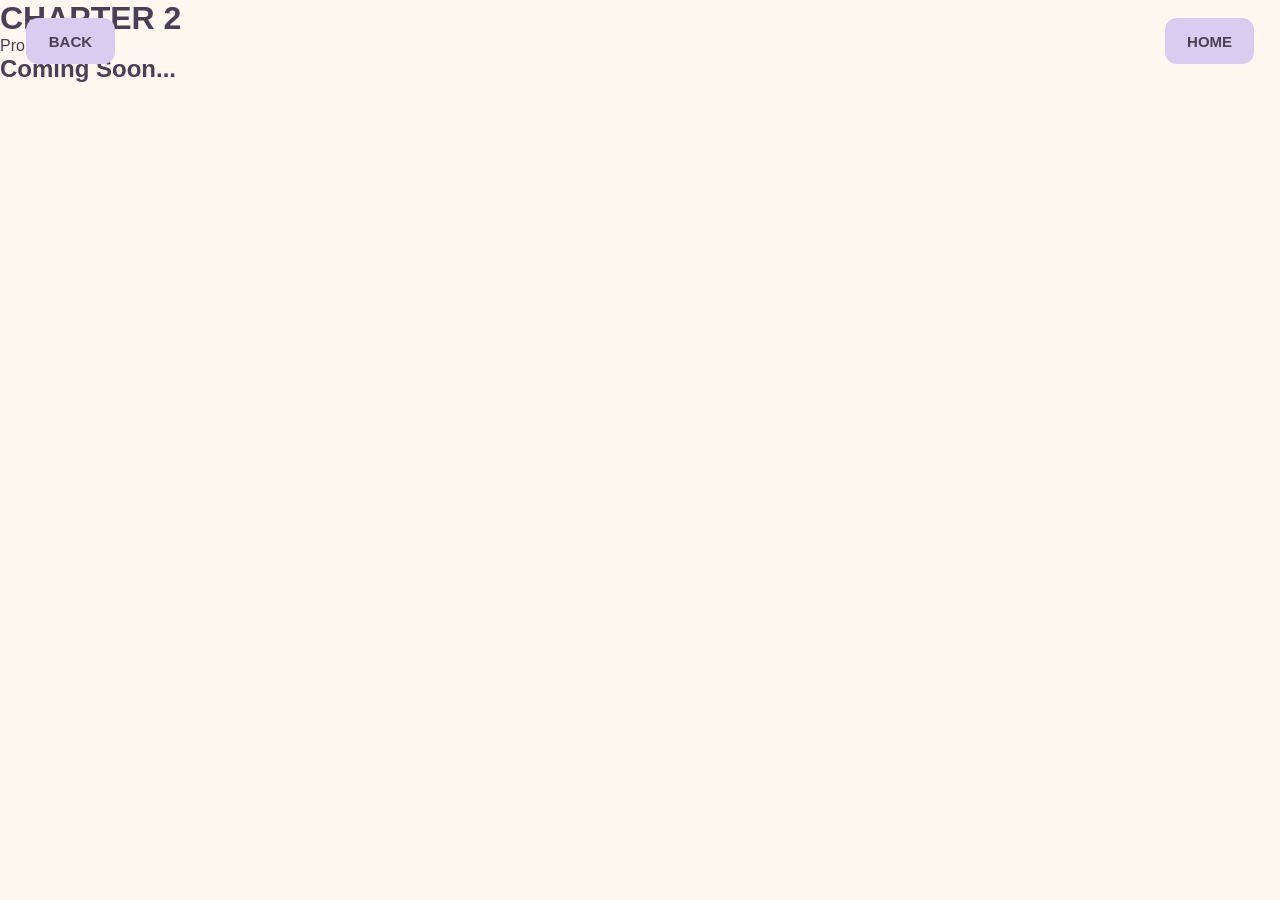
==== chap1.html @ 4147e31c "Witch Math" ====
<!DOCTYPE html>
<html lang="th">
<head>
    <meta charset="UTF-8">
    <meta name="viewport" content="width=device-width, initial-scale=1.0">
    <title>Island 2</title>

    <link rel="stylesheet" href="style.css">
</head>

<body>

    <!-- ปุ่ม back -->
    <button class="back-button" onclick="goBack()"> 
        BACK 
    </button>

    <!-- ปุ่ม Home -->
    <button class="home-button" onclick="goHome()">
        HOME
    </button>

    <div class="chap2-page">

        <h1>CHAPTER 2</h1>

        <p>Propotion</p>

        <h2>Coming Soon...</h2>

    </div>

    <script src="script.js"></script>

</body>
</html>
---- style.css ----
/* =========================================================
   RATIO WITCH
   RESPONSIVE DESIGN SYSTEM

   Mobile  : 390 × 844
   Tablet  : 1024 × 768
   Computer: 1440 × 900
 */


* {
    box-sizing: border-box;
    margin: 0;
    padding: 0;
}

html,
body {
    width: 100%;
    min-height: 100%;
}

body {
    font-family: Arial, sans-serif;
    background-color: #FFF8F0;
    color: #4B3F55;

    min-height: 100dvh;
    overflow-x: hidden;
}



/*  HOME PAGE */

.home-container {

    width: 100%;

    min-height: 100dvh;

    margin: 0 auto;

    display: flex;

    flex-direction: column;

    justify-content: center;

    align-items: center;

    text-align: center;

    padding:
        clamp(60px, 10vh, 100px)
        clamp(15px, 5vw, 60px)
        40px;

    overflow: hidden;
}


/* คำอธิบาย */

.game-container {
    min-height: 100vh;
    display: flex;
    flex-direction: column;
    align-items: center;
    justify-content: center;
    text-align: center;
}

.ghost-container {
    display: flex;
    justify-content: center;
    width: 100%;
}

.ghost {
    width: clamp(70px, 15vw, 200px);
    height: auto;
    margin-bottom: 30px;
}

/* PLAY BUTTON */

.play-button {
    width: clamp(140px, 16vw, 220px);
    min-height: clamp(50px, 5vw, 70px);

    padding: 10px 20px;

    font-size: clamp(18px, 2vw, 26px);
    font-weight: bold;

    border: none;
    border-radius: clamp(12px, 1.5vw, 20px);

    background-color: #D8CCF0;
    color: #4B3F55;

    cursor: pointer;
    transition: transform 0.2s ease;
    margin-top: 30px;
}

.play-button:hover {
    transform: scale(1.05);
}


/* name page */

.name-page {
    width: 100%;
    min-height: 100dvh;
    display: flex;
    flex-direction: column;
    justify-content: center;
    align-items: center;

    text-align: center;
    padding:
        clamp(70px, 10vh, 100px)
        20px
        30px;
    overflow: hidden;

}

.hat-container {
    width: 100%;
    display: flex;
    justify-content: center;
    align-items: center;
}

.hat {
    display: block;
    width: clamp(90px, 15vw, 180px);
    height: auto;
    object-fit: contain;
    margin-bottom: clamp(20px, 4vh, 40px);
}

.name-page .page-container {
    width: 100%;
    min-height: auto;
    margin: 0;
    padding: 0;
    display: flex;
    flex-direction: column;
    justify-content: center;
    align-items: center;
    text-align: center;
}

.name-page .page-container h1 {
    font-size: clamp(28px, 4.5vw, 58px);
    line-height: 1.1;
    letter-spacing: clamp(1px, 0.2vw, 4px);
    margin: 0 0 clamp(20px, 4vh, 35px);
}

/* INPUT USERNAME */

#playerName {
    width: min(80vw, 350px);
    min-height: clamp(42px, 5vw, 55px);
    padding:
        clamp(10px, 1.5vw, 15px)
        clamp(12px, 2vw, 18px);
    font-size: clamp(15px, 1.7vw, 20px);
    border: 2px solid #D8CCF0;
    border-radius: clamp(8px, 1vw, 12px);
    outline: none;
    margin: 0;
    color: #4B3F55;
    background-color: #FFFFFF;
}

#playerName:focus {
    border-color: #A995D5;
}

/* enter button */

.enter-button {
    display: block;
    width: clamp(110px, 14vw, 170px);
    min-height: clamp(42px, 5vw, 58px);
    margin-top: clamp(20px, 3vh, 30px);
    padding: 8px 20px;
    font-size: clamp(16px, 1.7vw, 22px);
    font-weight: bold;
    border: none;
    border-radius: clamp(8px, 1vw, 12px);
    background-color: #D8CCF0;
    color: #4B3F55;
    cursor: pointer;
    transition: transform 0.2s ease;
}

.enter-button:hover {
    transform: scale(1.05);
}


/* home button */

.home-button,
.back-button {
    position: fixed;
    top: clamp(12px, 2vh, 22px);
    width: clamp(60px, 7vw, 100px);
    min-height: clamp(32px, 4vw, 46px);
    padding: 6px 10px;
    border: none;
    border-radius: clamp(8px, 1vw, 12px);
    background-color: #D8CCF0;
    color: #4B3F55;
    font-size: clamp(10px, 1.2vw, 15px);
    font-weight: bold;
    cursor: pointer;
    z-index: 100;
    transition: transform 0.2s ease;
}

.home-button {
    right: clamp(10px, 2vw, 30px);
}


.back-button {
    left: clamp(10px, 2vw, 30px);
}


.home-button:hover,
.back-button:hover {
    transform: scale(1.05);
}

.menu-page {
    width: 100%;
    min-height: 100dvh;
    display: flex;
    flex-direction: column;
    align-items: center;
    text-align: center;
    padding: clamp(90px, 11vh, 120px)
             clamp(15px, 4vw, 50px)
             30px;
    overflow-x: hidden;
}


/*  menu title */

.menu-title {
    font-size: clamp(28px, 4.5vw, 58px);
    line-height: 1.1;
    letter-spacing: clamp(1px, 0.2vw, 4px);
    margin: 0 0 clamp(8px, 1.5vh, 15px);
}


/* POTION CONTAINER: */

.menu-container {
     width: 100%;
    max-width: 1100px;
    display: flex;
    justify-content: center;
    align-items: flex-start;
    gap: clamp(10px, 5vw, 70px);
    margin-top: clamp(20px, 4vh, 40px);
    /* สำคัญ: ให้ 3 ขวดอยู่แถวเดียว */
    flex-wrap: wrap;
}


/* POTION ITEM */

.potion-item {
   width: 100%;
    max-width: 220px;
    flex: 1 1 0;
    min-width: 0;
    text-align: center;
}

.potion-button {
    width: 100%;
    aspect-ratio: 0.82;
    padding: 0;
    border: none;
    outline: none;
    background: transparent;
    cursor: pointer;
    display: flex;
    justify-content: center;
    align-items: center;
    transition:
        transform 0.2s ease;
}

.potion-button img {
    width: 90%;
    height: 90%;
    object-fit: contain;
    display: block;
    border: none;
    outline: none;
    box-shadow: none;
}

.potion-button:hover {
    transform:
        translateY(-10px)
        scale(1.05);
}

.potion-button:active {
    transform:
        translateY(-5px)
        scale(0.98);
}

/* POTION TEXT */

.potion-item h2 {
    font-size: clamp(11px, 1.7vw, 22px);
    line-height: 1.2;
    margin-top: clamp(5px, 1.2vw, 15px);
    margin-bottom: clamp(3px, 0.5vw, 7px);
}



.potion-item p {
    font-size: clamp(10px, 1.4vw, 18px);
    line-height: 1.2;
    font-weight: bold;
    margin: 0;
}


/* MOBILE
   Design Reference: 390 × 844 */

@media (max-width: 767px) {
    .home-container {
        padding:
            60px
            15px
            30px;
    }

    .ghost {
        width: 120px;
        margin-bottom: 30px;
    }


    .play-button {
        width: 160px;
        min-height: 50px;
        font-size: 18px;
        border-radius: 14px;
    }

    .name-page {
        padding-top: 70px;
        padding-left: 15px;
        padding-right: 15px;
    }


    .hat {
        width: 120px;
        margin-bottom: 25px;
    }


    .name-page .page-container h1 {
        font-size: clamp(25px, 8vw, 38px);
        margin-bottom: 22px;
    }}


    #playerName {
        width: min(80vw, 320px);
        min-height: 45px;
        font-size: 16px;
    }


    .enter-button {
        width: 120px;
        min-height: 45px;
        font-size: 16px;
        margin-top: 20px;
    }

    .menu-page {
        padding-top: 85px;
        padding-left: 8px;
        padding-right: 8px;
    }

    .menu-title {
        font-size: clamp(25px, 8vw, 38px);
    }

    .menu-container {
        gap: 3px;

        margin-top: 20px;
    }

    .potion-item {
        max-width: 110px;
    }

    .potion-button {
        width: 100%;
        aspect-ratio: 0.82;
    }

    .potion-button img {
        width: 90%;
        height: 90%;
    }

    .potion-item h2 {
        font-size: clamp(9px, 3vw, 15px);
        margin-top: 7px;
    }

    .potion-item p {
        font-size: clamp(8px, 2.7vw, 13px);
    }


/* TABLET
   Design Reference: 1024 × 768 */

@media (min-width: 768px) and (max-width: 1199px) {

    .home-container {
        padding:
            70px
            30px
            30px;
    }


    .ghost {
        width: 140px;
        margin-bottom: 35px;
    }


    .play-button {
        width: 180px;
        min-height: 55px;
        font-size: 20px;
    }

    .hat {
        width: 140px;
        margin-bottom: 30px;
    }


    .name-page .page-container h1 {
        font-size: 48px;
    }



    #playerName {
        width: 350px;
    }


    .menu-page {
        padding-left: 30px;
        padding-right: 30px;
    }

    .menu-container {
        gap: clamp(20px, 5vw, 50px);
    }

    .potion-item {
        max-width: 180px;
    }
}


/*  COMPUTER
   Design Reference: 1440 × 900*/

@media (min-width: 1200px) {

    .home-container {
        padding:
            80px
            40px
            40px;
    }

    .ghost {
        width: 160px;
        margin-bottom: 40px;
    }

    .play-button {
        width: 200px;
        min-height: 60px;
        font-size: 22px;
    }

    .hat {
        width: 160px;
        margin-bottom: 35px;
    }

    .name-page .page-container h1 {
        font-size: 58px;
    }

    #playerName {
        width: 350px;
    }

    .enter-button {
        width: 170px;
        min-height: 58px;
        font-size: 22px;
    }

    .menu-page {
        padding-left: 40px;
        padding-right: 40px;
    }

    .menu-container {
        gap: clamp(40px, 5vw, 70px);
    }

    .potion-item {
        max-width: 220px;
    }
}
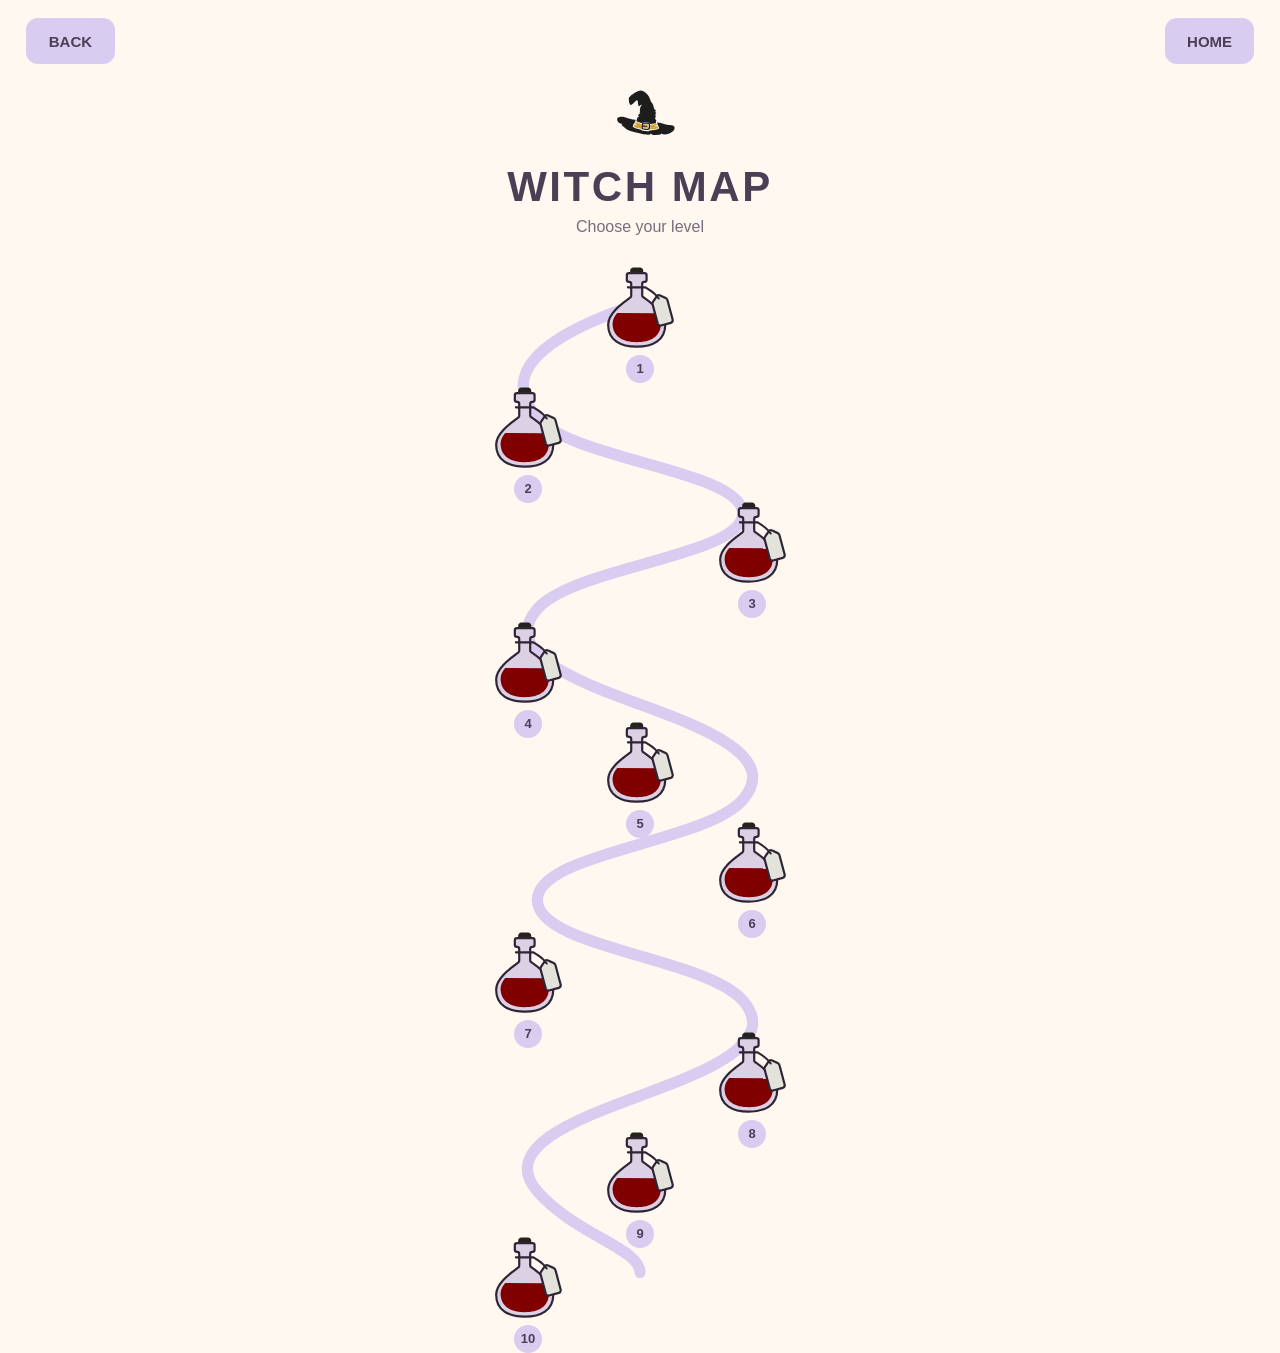
==== commit 0b4fdd09: "add level1 chap1" ====
--- a/chap1.html
+++ b/chap1.html
@@ -4,34 +4,178 @@
 <head>
     <meta charset="UTF-8">
     <meta name="viewport" content="width=device-width, initial-scale=1.0">
-    <title>Island 2</title>
 
-    <link rel="stylesheet" href="style.css">
+    <title> Witch - Road Map</title>
+
+    <link rel="stylesheet" href="roadmap1.css">
 </head>
 
 <body>
 
-    <!-- ปุ่ม back -->
-    <button class="back-button" onclick="goBack()"> 
-        BACK 
-    </button>
+    <!-- BACK / HOME -->
+    <button class="back-button" onclick="goBack()">BACK</button>
+    <button class="home-button" onclick="goHome()">HOME</button>
 
-    <!-- ปุ่ม Home -->
-    <button class="home-button" onclick="goHome()">
-        HOME
-    </button>
 
-    <div class="chap2-page">
+    <!-- HEADER -->
+    <header class="roadmap-header">
 
-        <h1>CHAPTER 2</h1>
+        <img
+            src="pics/hat.svg"
+            alt="Witch Hat"
+            class="roadmap-hat"
+        >
 
-        <p>Propotion</p>
+        <h1>WITCH MAP</h1>
 
-        <h2>Coming Soon...</h2>
+        <p>Choose your level</p>
 
-    </div>
+    </header>
 
-    <script src="script.js"></script>
+
+    <!-- ROAD MAP -->
+    <main class="roadmap-wrapper">
+
+        <!-- เส้นทาง 1 ไป 10 -->
+        <svg
+            class="roadmap-line"
+            viewBox="0 0 600 1100"
+            preserveAspectRatio="none"
+            aria-hidden="true"
+        >
+
+            <path
+                d="
+                M300 55
+
+                C190 90, 150 130, 190 175
+                C230 220, 410 230, 410 275
+                C410 320, 230 330, 190 375
+                C150 420, 230 450, 300 475
+                C370 500, 450 530, 410 575
+                C370 620, 190 630, 190 680
+                C190 730, 370 740, 410 785
+                C450 830, 370 860, 300 885
+                C230 910, 150 940, 190 985
+                C230 1030, 300 1045, 300 1070
+                "
+                fill="none"
+                stroke="#D8CCF0"
+                stroke-width="12"
+                stroke-linecap="round"
+                stroke-linejoin="round"
+            />
+
+        </svg>
+
+
+        <!-- LEVEL 1 -->
+        <div class="level level1-1">
+            <button class="potion-button" onclick="goToRatio(1)">
+                <img src="pics/potion1.svg" alt="Level 1">
+            </button>
+            <span>1</span>
+        </div>
+
+
+        <!-- LEVEL 2 -->
+        <div class="level level1-2">
+            <button class="potion-button" onclick="goToRatio(2)">
+                <img src="pics/potion1.svg" alt="Level 2">
+            </button>
+            <span>2</span>
+        </div>
+
+
+        <!-- LEVEL 3 -->
+        <div class="level level1-3">
+            <button class="potion-button" onclick="goToRatio(3)">
+                <img src="pics/potion1.svg" alt="Level 3">
+            </button>
+            <span>3</span>
+        </div>
+
+
+        <!-- LEVEL 4 -->
+        <div class="level level1-4">
+            <button class="potion-button" onclick="goToRatio(4)">
+                <img src="pics/potion1.svg" alt="Level 4">
+            </button>
+            <span>4</span>
+        </div>
+
+
+        <!-- LEVEL 5 -->
+        <div class="level level1-5">
+            <button class="potion-button" onclick="goToRatio(5)">
+                <img src="pics/potion1.svg" alt="Level 5">
+            </button>
+            <span>5</span>
+        </div>
+
+
+        <!-- LEVEL 6 -->
+        <div class="level level1-6">
+            <button class="potion-button" onclick="goToRatio(6)">
+                <img src="pics/potion1.svg" alt="Level 6">
+            </button>
+            <span>6</span>
+        </div>
+
+
+        <!-- LEVEL 7 -->
+        <div class="level level1-7">
+            <button class="potion-button" onclick="goToRatio(7)">
+                <img src="pics/potion1.svg" alt="Level 7">
+            </button>
+            <span>7</span>
+        </div>
+
+
+        <!-- LEVEL 8 -->
+        <div class="level level1-8">
+            <button class="potion-button" onclick="goToRatio(8)">
+                <img src="pics/potion1.svg" alt="Level 8">
+            </button>
+            <span>8</span>
+        </div>
+
+
+        <!-- LEVEL 9 -->
+        <div class="level level1-9">
+            <button class="potion-button" onclick="goToRatio(9)">
+                <img src="pics/potion1.svg" alt="Level 9">
+            </button>
+            <span>9</span>
+        </div>
+
+
+        <!-- LEVEL 10 -->
+        <div class="level level1-10">
+            <button class="potion-button" onclick="goToRatio(10)">
+                <img src="pics/potion1.svg" alt="Level 10">
+            </button>
+            <span>10</span>
+        </div>
+
+    </main>
+
+
+    <script>
+
+        function goToRaio(level) {
+            window.location.href = "Ratio" + level + ".html";
+        }
+
+        function goBack() {
+            window.history.back();
+        }
+
+        function goHome() {
+            window.location.href = "index.html";
+        }
+
+    </script>
 
 </body>
 </html>
--- a/roadmap1.css
+++ b/roadmap1.css
@@ -0,0 +1,705 @@
+
+/* ========================================
+   RATIO WITCH - ROAD MAP
+======================================== */
+
+* {
+    box-sizing: border-box;
+    margin: 0;
+    padding: 0;
+}
+
+html,
+body {
+    width: 100%;
+    min-height: 100%;
+}
+
+body {
+    font-family: Arial, sans-serif;
+    background-color: #FFF8F0;
+    color: #4B3F55;
+    min-height: 100dvh;
+    overflow-x: hidden;
+}
+
+
+/* ========================================
+   BACK / HOME
+======================================== */
+
+.home-button,
+.back-button {
+    position: fixed;
+    top: clamp(12px, 2vh, 22px);
+
+    width: clamp(60px, 7vw, 100px);
+    min-height: clamp(32px, 4vw, 46px);
+
+    padding: 6px 10px;
+
+    border: none;
+    border-radius: clamp(8px, 1vw, 12px);
+
+    background-color: #D8CCF0;
+    color: #4B3F55;
+
+    font-size: clamp(10px, 1.2vw, 15px);
+    font-weight: bold;
+
+    cursor: pointer;
+    z-index: 100;
+
+    transition: transform 0.2s ease;
+}
+
+.home-button {
+    right: clamp(10px, 2vw, 30px);
+}
+
+.back-button {
+    left: clamp(10px, 2vw, 30px);
+}
+
+.home-button:hover,
+.back-button:hover {
+    transform: scale(1.05);
+}
+
+
+/* ========================================
+   HEADER
+======================================== */
+
+.roadmap-header {
+    width: 100%;
+
+    display: flex;
+    flex-direction: column;
+    align-items: center;
+
+    text-align: center;
+
+    padding-top: clamp(70px, 8vh, 90px);
+
+    position: relative;
+    z-index: 5;
+}
+
+
+/* ========================================
+   HAT
+======================================== */
+
+.roadmap-hat {
+    display: block;
+
+    width: clamp(70px, 10vw, 130px);
+
+    height: auto;
+
+    object-fit: contain;
+
+    margin-bottom: clamp(8px, 1.5vh, 15px);
+}
+
+
+/* ========================================
+   TITLE
+======================================== */
+
+.roadmap-header h1 {
+    font-size: clamp(24px, 4vw, 48px);
+
+    line-height: 1.1;
+
+    letter-spacing: clamp(1px, 0.2vw, 4px);
+
+    margin-bottom: 8px;
+}
+
+.roadmap-header p {
+    font-size: clamp(13px, 1.5vw, 18px);
+
+    opacity: 0.75;
+}
+
+
+/* ========================================
+   ROAD MAP
+======================================== */
+
+.roadmap-wrapper {
+    position: relative;
+
+    width: min(90vw, 600px);
+
+    height: 1100px;
+
+    margin: 20px auto 50px;
+}
+
+
+/* ========================================
+   CURVED LINE
+======================================== */
+
+.roadmap-line {
+    position: absolute;
+
+    inset: 0;
+
+    width: 100%;
+    height: 100%;
+
+    z-index: 1;
+
+    pointer-events: none;
+}
+
+
+/* ========================================
+   LEVEL
+======================================== */
+
+.level {
+    position: absolute;
+
+    z-index: 5;
+
+    display: flex;
+
+    flex-direction: column;
+
+    align-items: center;
+
+    justify-content: center;
+}
+
+
+/* ========================================
+   POTION
+======================================== */
+
+.potion-button {
+    width: clamp(75px, 13vw, 105px);
+    height: clamp(75px, 13vw, 105px);
+
+    display: flex;
+
+    align-items: center;
+    justify-content: center;
+
+    border: none;
+
+    background: transparent;
+
+    padding: 0;
+
+    cursor: pointer;
+
+    transition:
+        transform 0.2s ease,
+        filter 0.2s ease;
+}
+
+.potion-button img {
+    display: block;
+
+    width: 100%;
+    height: 100%;
+
+    object-fit: contain;
+}
+
+.potion-button:hover {
+    transform: scale(1.12);
+
+    filter: drop-shadow(
+        0 5px 10px rgba(75, 63, 85, 0.15)
+    );
+}
+
+.potion-button:active {
+    transform: scale(0.96);
+}
+
+
+/* ========================================
+   NUMBER
+======================================== */
+
+.level span {
+    margin-top: 4px;
+
+    min-width: 28px;
+    height: 28px;
+
+    padding: 4px 7px;
+
+    display: flex;
+
+    align-items: center;
+    justify-content: center;
+
+    border-radius: 50%;
+
+    background-color: #D8CCF0;
+
+    color: #4B3F55;
+
+    font-size: 13px;
+
+    font-weight: bold;
+}
+
+
+/* ========================================
+   LEVEL POSITION
+======================================== */
+
+
+/* 1 */
+
+.level1-1 {
+    left: 50%;
+    top: 10px;
+
+    transform: translateX(-50%);
+}
+
+
+/* 2 */
+
+.level1-2 {
+    left: 30%;
+    top: 130px;
+
+    transform: translateX(-50%);
+}
+
+
+/* 3 */
+
+.level1-3 {
+    left: 70%;
+    top: 245px;
+
+    transform: translateX(-50%);
+}
+
+
+/* 4 */
+
+.level1-4 {
+    left: 30%;
+    top: 365px;
+
+    transform: translateX(-50%);
+}
+
+
+/* 5 */
+
+.level1-5 {
+    left: 50%;
+    top: 465px;
+
+    transform: translateX(-50%);
+}
+
+
+/* 6 */
+
+.level1-6 {
+    left: 70%;
+    top: 565px;
+
+    transform: translateX(-50%);
+}
+
+
+/* 7 */
+
+.level1-7 {
+    left: 30%;
+    top: 675px;
+
+    transform: translateX(-50%);
+}
+
+
+/* 8 */
+
+.level1-8 {
+    left: 70%;
+    top: 775px;
+
+    transform: translateX(-50%);
+}
+
+
+/* 9 */
+
+.level1-9 {
+    left: 50%;
+    top: 875px;
+
+    transform: translateX(-50%);
+}
+
+
+/* 10 */
+
+.level1-10 {
+    left: 30%;
+    top: 980px;
+
+    transform: translateX(-50%);
+}
+
+
+/* ========================================
+   MOBILE
+   390 × 844
+======================================== */
+
+@media (max-width: 767px) {
+
+    .roadmap-header {
+        padding-top: 65px;
+    }
+
+    .roadmap-hat {
+        width: 85px;
+    }
+
+    .roadmap-header h1 {
+        font-size: 25px;
+    }
+
+    .roadmap-header p {
+        font-size: 13px;
+    }
+
+    .roadmap-wrapper {
+        width: min(94vw, 430px);
+
+        height: 1050px;
+
+        margin-top: 15px;
+    }
+
+    .potion-button {
+        width: 70px;
+        height: 70px;
+    }
+
+    .level span {
+        width: 24px;
+        min-width: 24px;
+
+        height: 24px;
+
+        font-size: 11px;
+    }
+
+
+    /* 1 */
+
+    .level1 {
+        top: 10px;
+        left: 50%;
+    }
+
+
+    /* 2 */
+
+    .level2 {
+        top: 120px;
+        left: 25%;
+    }
+
+
+    /* 3 */
+
+    .level3 {
+        top: 230px;
+        left: 75%;
+    }
+
+
+    /* 4 */
+
+    .level4 {
+        top: 340px;
+        left: 25%;
+    }
+
+
+    /* 5 */
+
+    .level5 {
+        top: 440px;
+        left: 50%;
+    }
+
+
+    /* 6 */
+
+    .level6 {
+        top: 540px;
+        left: 75%;
+    }
+
+
+    /* 7 */
+
+    .level1-7 {
+        top: 650px;
+        left: 25%;
+    }
+
+
+    /* 8 */
+
+    .level8 {
+        top: 750px;
+        left: 75%;
+    }
+
+
+    /* 9 */
+
+    .level9 {
+        top: 850px;
+        left: 50%;
+    }
+
+
+    /* 10 */
+
+    .level10 {
+        top: 955px;
+        left: 25%;
+    }
+}
+
+
+/* ========================================
+   VERY SMALL MOBILE
+======================================== */
+
+@media (max-width: 389px) {
+
+    .roadmap-header {
+        padding-top: 60px;
+    }
+
+    .roadmap-hat {
+        width: 70px;
+    }
+
+    .roadmap-header h1 {
+        font-size: 21px;
+    }
+
+    .roadmap-header p {
+        font-size: 12px;
+    }
+
+    .roadmap-wrapper {
+        width: 96vw;
+        height: 1010px;
+    }
+
+    .potion-button {
+        width: 62px;
+        height: 62px;
+    }
+
+    .level span {
+        width: 21px;
+        min-width: 21px;
+        height: 21px;
+
+        font-size: 10px;
+    }
+
+}
+
+
+/* ========================================
+   TABLET
+   768 × 1024
+======================================== */
+
+@media (min-width: 768px) and (max-width: 1199px) {
+
+    .roadmap-header {
+        padding-top: 70px;
+    }
+
+    .roadmap-hat {
+        width: 100px;
+    }
+
+    .roadmap-header h1 {
+        font-size: 36px;
+    }
+
+    .roadmap-header p {
+        font-size: 15px;
+    }
+
+    .roadmap-wrapper {
+        width: 520px;
+        height: 1050px;
+    }
+
+    .potion-button {
+        width: 88px;
+        height: 88px;
+    }
+
+
+    .level1 {
+        top: 10px;
+        left: 50%;
+    }
+
+    .level2 {
+        top: 120px;
+        left: 26%;
+    }
+
+    .level3 {
+        top: 235px;
+        left: 74%;
+    }
+
+    .level4 {
+        top: 345px;
+        left: 26%;
+    }
+
+    .level5 {
+        top: 445px;
+        left: 50%;
+    }
+
+    .level6 {
+        top: 545px;
+        left: 74%;
+    }
+
+    .level7 {
+        top: 650px;
+        left: 26%;
+    }
+
+    .level8 {
+        top: 750px;
+        left: 74%;
+    }
+
+    .level9 {
+        top: 850px;
+        left: 50%;
+    }
+
+    .level10 {
+        top: 955px;
+        left: 26%;
+    }
+
+}
+
+
+/* ========================================
+   DESKTOP
+   1440 × 900
+======================================== */
+
+@media (min-width: 1200px) {
+
+    .roadmap-header {
+        padding-top: 70px;
+    }
+
+    .roadmap-hat {
+        width: 100px;
+    }
+
+    .roadmap-header h1 {
+        font-size: 42px;
+    }
+
+    .roadmap-header p {
+        font-size: 16px;
+    }
+
+    .roadmap-wrapper {
+        width: 560px;
+        height: 1050px;
+
+        margin-top: 15px;
+    }
+
+    .potion-button {
+        width: 90px;
+        height: 90px;
+    }
+
+
+    .level1 {
+        top: 10px;
+        left: 50%;
+    }
+
+    .level2 {
+        top: 120px;
+        left: 26%;
+    }
+
+    .level3 {
+        top: 235px;
+        left: 74%;
+    }
+
+    .level4 {
+        top: 345px;
+        left: 26%;
+    }
+
+    .level5 {
+        top: 445px;
+        left: 50%;
+    }
+
+    .level6 {
+        top: 545px;
+        left: 74%;
+    }
+
+    .level7 {
+        top: 650px;
+        left: 26%;
+    }
+
+    .level8 {
+        top: 750px;
+        left: 74%;
+    }
+
+    .level9 {
+        top: 850px;
+        left: 50%;
+    }
+
+    .level10 {
+        top: 955px;
+        left: 26%;
+    }
+
+}
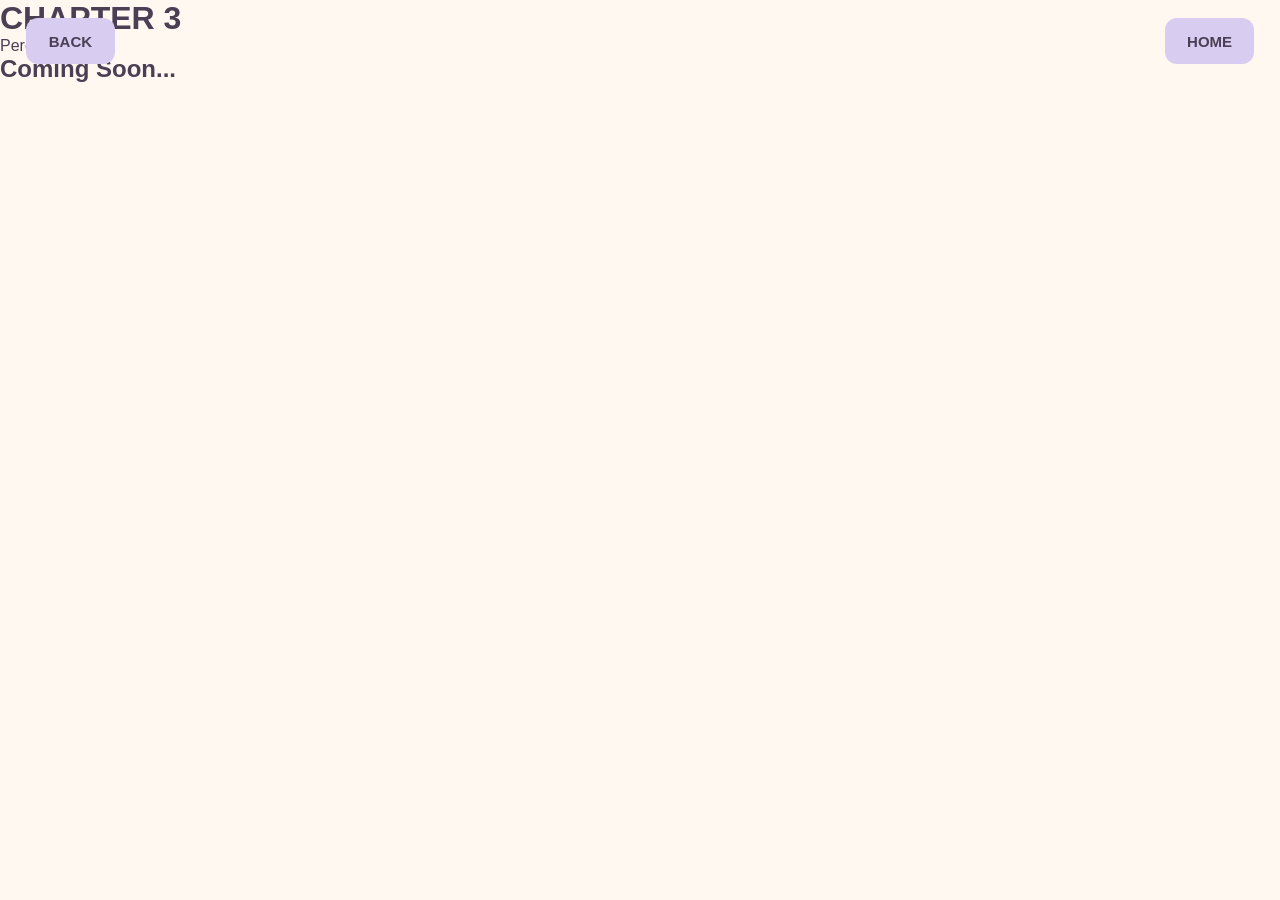
==== commit 5689bdc7: "update chap3" ====
--- a/chap1.html
+++ b/chap1.html
@@ -4,178 +4,33 @@
 <head>
     <meta charset="UTF-8">
     <meta name="viewport" content="width=device-width, initial-scale=1.0">
+    <title>Island 3</title>
 
-    <title> Witch - Road Map</title>
-
-    <link rel="stylesheet" href="roadmap1.css">
+    <link rel="stylesheet" href="style.css">
 </head>
 
 <body>
+    <!-- ปุ่ม back -->
+    <button class="back-button" onclick="goBack()"> 
+        BACK 
+    </button>
 
-    <!-- BACK / HOME -->
-    <button class="back-button" onclick="goBack()">BACK</button>
-    <button class="home-button" onclick="goHome()">HOME</button>
+    <!-- ปุ่ม Home -->
+    <button class="home-button" onclick="goHome()">
+        HOME
+    </button>
 
+    <div class="chap3-page">
 
-    <!-- HEADER -->
-    <header class="roadmap-header">
+        <h1>CHAPTER 3</h1>
 
-        <img
-            src="pics/hat.svg"
-            alt="Witch Hat"
-            class="roadmap-hat"
-        >
+        <p>Percentage </p>
 
-        <h1>WITCH MAP</h1>
+        <h2>Coming Soon...</h2>
 
-        <p>Choose your level</p>
+    </div>
 
-    </header>
-
-
-    <!-- ROAD MAP -->
-    <main class="roadmap-wrapper">
-
-        <!-- เส้นทาง 1 ไป 10 -->
-        <svg
-            class="roadmap-line"
-            viewBox="0 0 600 1100"
-            preserveAspectRatio="none"
-            aria-hidden="true"
-        >
-
-            <path
-                d="
-                M300 55
-
-                C190 90, 150 130, 190 175
-                C230 220, 410 230, 410 275
-                C410 320, 230 330, 190 375
-                C150 420, 230 450, 300 475
-                C370 500, 450 530, 410 575
-                C370 620, 190 630, 190 680
-                C190 730, 370 740, 410 785
-                C450 830, 370 860, 300 885
-                C230 910, 150 940, 190 985
-                C230 1030, 300 1045, 300 1070
-                "
-                fill="none"
-                stroke="#D8CCF0"
-                stroke-width="12"
-                stroke-linecap="round"
-                stroke-linejoin="round"
-            />
-
-        </svg>
-
-
-        <!-- LEVEL 1 -->
-        <div class="level level1-1">
-            <button class="potion-button" onclick="goToRatio(1)">
-                <img src="pics/potion1.svg" alt="Level 1">
-            </button>
-            <span>1</span>
-        </div>
-
-
-        <!-- LEVEL 2 -->
-        <div class="level level1-2">
-            <button class="potion-button" onclick="goToRatio(2)">
-                <img src="pics/potion1.svg" alt="Level 2">
-            </button>
-            <span>2</span>
-        </div>
-
-
-        <!-- LEVEL 3 -->
-        <div class="level level1-3">
-            <button class="potion-button" onclick="goToRatio(3)">
-                <img src="pics/potion1.svg" alt="Level 3">
-            </button>
-            <span>3</span>
-        </div>
-
-
-        <!-- LEVEL 4 -->
-        <div class="level level1-4">
-            <button class="potion-button" onclick="goToRatio(4)">
-                <img src="pics/potion1.svg" alt="Level 4">
-            </button>
-            <span>4</span>
-        </div>
-
-
-        <!-- LEVEL 5 -->
-        <div class="level level1-5">
-            <button class="potion-button" onclick="goToRatio(5)">
-                <img src="pics/potion1.svg" alt="Level 5">
-            </button>
-            <span>5</span>
-        </div>
-
-
-        <!-- LEVEL 6 -->
-        <div class="level level1-6">
-            <button class="potion-button" onclick="goToRatio(6)">
-                <img src="pics/potion1.svg" alt="Level 6">
-            </button>
-            <span>6</span>
-        </div>
-
-
-        <!-- LEVEL 7 -->
-        <div class="level level1-7">
-            <button class="potion-button" onclick="goToRatio(7)">
-                <img src="pics/potion1.svg" alt="Level 7">
-            </button>
-            <span>7</span>
-        </div>
-
-
-        <!-- LEVEL 8 -->
-        <div class="level level1-8">
-            <button class="potion-button" onclick="goToRatio(8)">
-                <img src="pics/potion1.svg" alt="Level 8">
-            </button>
-            <span>8</span>
-        </div>
-
-
-        <!-- LEVEL 9 -->
-        <div class="level level1-9">
-            <button class="potion-button" onclick="goToRatio(9)">
-                <img src="pics/potion1.svg" alt="Level 9">
-            </button>
-            <span>9</span>
-        </div>
-
-
-        <!-- LEVEL 10 -->
-        <div class="level level1-10">
-            <button class="potion-button" onclick="goToRatio(10)">
-                <img src="pics/potion1.svg" alt="Level 10">
-            </button>
-            <span>10</span>
-        </div>
-
-    </main>
-
-
-    <script>
-
-        function goToRaio(level) {
-            window.location.href = "Ratio" + level + ".html";
-        }
-
-        function goBack() {
-            window.history.back();
-        }
-
-        function goHome() {
-            window.location.href = "index.html";
-        }
-
-    </script>
+    <script src="script.js"></script>
 
 </body>
-</html>+</html>
--- a/style.css
+++ b/style.css
@@ -0,0 +1,558 @@
+/* =========================================================
+   RATIO WITCH
+   RESPONSIVE DESIGN SYSTEM
+
+   Mobile  : 390 × 844
+   Tablet  : 1024 × 768
+   Computer: 1440 × 900
+ */
+
+
+* {
+    box-sizing: border-box;
+    margin: 0;
+    padding: 0;
+}
+
+html,
+body {
+    width: 100%;
+    min-height: 100%;
+}
+
+body {
+    font-family: Arial, sans-serif;
+    background-color: #FFF8F0;
+    color: #4B3F55;
+
+    min-height: 100dvh;
+    overflow-x: hidden;
+}
+
+
+
+/*  HOME PAGE */
+
+.home-container {
+
+    width: 100%;
+
+    min-height: 100dvh;
+
+    margin: 0 auto;
+
+    display: flex;
+
+    flex-direction: column;
+
+    justify-content: center;
+
+    align-items: center;
+
+    text-align: center;
+
+    padding:
+        clamp(60px, 10vh, 100px)
+        clamp(15px, 5vw, 60px)
+        40px;
+
+    overflow: hidden;
+}
+
+
+/* คำอธิบาย */
+
+.game-container {
+    min-height: 100vh;
+    display: flex;
+    flex-direction: column;
+    align-items: center;
+    justify-content: center;
+    text-align: center;
+}
+
+.ghost-container {
+    display: flex;
+    justify-content: center;
+    width: 100%;
+}
+
+.ghost {
+    width: clamp(70px, 15vw, 200px);
+    height: auto;
+    margin-bottom: 30px;
+}
+
+/* PLAY BUTTON */
+
+.play-button {
+    width: clamp(140px, 16vw, 220px);
+    min-height: clamp(50px, 5vw, 70px);
+
+    padding: 10px 20px;
+
+    font-size: clamp(18px, 2vw, 26px);
+    font-weight: bold;
+
+    border: none;
+    border-radius: clamp(12px, 1.5vw, 20px);
+
+    background-color: #D8CCF0;
+    color: #4B3F55;
+
+    cursor: pointer;
+    transition: transform 0.2s ease;
+    margin-top: 30px;
+}
+
+.play-button:hover {
+    transform: scale(1.05);
+}
+
+
+/* name page */
+
+.name-page {
+    width: 100%;
+    min-height: 100dvh;
+    display: flex;
+    flex-direction: column;
+    justify-content: center;
+    align-items: center;
+
+    text-align: center;
+    padding:
+        clamp(70px, 10vh, 100px)
+        20px
+        30px;
+    overflow: hidden;
+
+}
+
+.hat-container {
+    width: 100%;
+    display: flex;
+    justify-content: center;
+    align-items: center;
+}
+
+.hat {
+    display: block;
+    width: clamp(90px, 15vw, 180px);
+    height: auto;
+    object-fit: contain;
+    margin-bottom: clamp(20px, 4vh, 40px);
+}
+
+.name-page .page-container {
+    width: 100%;
+    min-height: auto;
+    margin: 0;
+    padding: 0;
+    display: flex;
+    flex-direction: column;
+    justify-content: center;
+    align-items: center;
+    text-align: center;
+}
+
+.name-page .page-container h1 {
+    font-size: clamp(28px, 4.5vw, 58px);
+    line-height: 1.1;
+    letter-spacing: clamp(1px, 0.2vw, 4px);
+    margin: 0 0 clamp(20px, 4vh, 35px);
+}
+
+/* INPUT USERNAME */
+
+#playerName {
+    width: min(80vw, 350px);
+    min-height: clamp(42px, 5vw, 55px);
+    padding:
+        clamp(10px, 1.5vw, 15px)
+        clamp(12px, 2vw, 18px);
+    font-size: clamp(15px, 1.7vw, 20px);
+    border: 2px solid #D8CCF0;
+    border-radius: clamp(8px, 1vw, 12px);
+    outline: none;
+    margin: 0;
+    color: #4B3F55;
+    background-color: #FFFFFF;
+}
+
+#playerName:focus {
+    border-color: #A995D5;
+}
+
+/* enter button */
+
+.enter-button {
+    display: block;
+    width: clamp(110px, 14vw, 170px);
+    min-height: clamp(42px, 5vw, 58px);
+    margin-top: clamp(20px, 3vh, 30px);
+    padding: 8px 20px;
+    font-size: clamp(16px, 1.7vw, 22px);
+    font-weight: bold;
+    border: none;
+    border-radius: clamp(8px, 1vw, 12px);
+    background-color: #D8CCF0;
+    color: #4B3F55;
+    cursor: pointer;
+    transition: transform 0.2s ease;
+}
+
+.enter-button:hover {
+    transform: scale(1.05);
+}
+
+
+/* home button */
+
+.home-button,
+.back-button {
+    position: fixed;
+    top: clamp(12px, 2vh, 22px);
+    width: clamp(60px, 7vw, 100px);
+    min-height: clamp(32px, 4vw, 46px);
+    padding: 6px 10px;
+    border: none;
+    border-radius: clamp(8px, 1vw, 12px);
+    background-color: #D8CCF0;
+    color: #4B3F55;
+    font-size: clamp(10px, 1.2vw, 15px);
+    font-weight: bold;
+    cursor: pointer;
+    z-index: 100;
+    transition: transform 0.2s ease;
+}
+
+.home-button {
+    right: clamp(10px, 2vw, 30px);
+}
+
+
+.back-button {
+    left: clamp(10px, 2vw, 30px);
+}
+
+
+.home-button:hover,
+.back-button:hover {
+    transform: scale(1.05);
+}
+
+.menu-page {
+    width: 100%;
+    min-height: 100dvh;
+    display: flex;
+    flex-direction: column;
+    align-items: center;
+    text-align: center;
+    padding: clamp(90px, 11vh, 120px)
+             clamp(15px, 4vw, 50px)
+             30px;
+    overflow-x: hidden;
+}
+
+
+/*  menu title */
+
+.menu-title {
+    font-size: clamp(28px, 4.5vw, 58px);
+    line-height: 1.1;
+    letter-spacing: clamp(1px, 0.2vw, 4px);
+    margin: 0 0 clamp(8px, 1.5vh, 15px);
+}
+
+
+/* POTION CONTAINER: */
+
+.menu-container {
+     width: 100%;
+    max-width: 1100px;
+    display: flex;
+    justify-content: center;
+    align-items: flex-start;
+    gap: clamp(10px, 5vw, 70px);
+    margin-top: clamp(20px, 4vh, 40px);
+    /* สำคัญ: ให้ 3 ขวดอยู่แถวเดียว */
+    flex-wrap: wrap;
+}
+
+
+/* POTION ITEM */
+
+.potion-item {
+   width: 100%;
+    max-width: 220px;
+    flex: 1 1 0;
+    min-width: 0;
+    text-align: center;
+}
+
+.potion-button {
+    width: 100%;
+    aspect-ratio: 0.82;
+    padding: 0;
+    border: none;
+    outline: none;
+    background: transparent;
+    cursor: pointer;
+    display: flex;
+    justify-content: center;
+    align-items: center;
+    transition:
+        transform 0.2s ease;
+}
+
+.potion-button img {
+    width: 90%;
+    height: 90%;
+    object-fit: contain;
+    display: block;
+    border: none;
+    outline: none;
+    box-shadow: none;
+}
+
+.potion-button:hover {
+    transform:
+        translateY(-10px)
+        scale(1.05);
+}
+
+.potion-button:active {
+    transform:
+        translateY(-5px)
+        scale(0.98);
+}
+
+/* POTION TEXT */
+
+.potion-item h2 {
+    font-size: clamp(11px, 1.7vw, 22px);
+    line-height: 1.2;
+    margin-top: clamp(5px, 1.2vw, 15px);
+    margin-bottom: clamp(3px, 0.5vw, 7px);
+}
+
+
+
+.potion-item p {
+    font-size: clamp(10px, 1.4vw, 18px);
+    line-height: 1.2;
+    font-weight: bold;
+    margin: 0;
+}
+
+
+/* MOBILE
+   Design Reference: 390 × 844 */
+
+@media (max-width: 767px) {
+    .home-container {
+        padding:
+            60px
+            15px
+            30px;
+    }
+
+    .ghost {
+        width: 120px;
+        margin-bottom: 30px;
+    }
+
+
+    .play-button {
+        width: 160px;
+        min-height: 50px;
+        font-size: 18px;
+        border-radius: 14px;
+    }
+
+    .name-page {
+        padding-top: 70px;
+        padding-left: 15px;
+        padding-right: 15px;
+    }
+
+
+    .hat {
+        width: 120px;
+        margin-bottom: 25px;
+    }
+
+
+    .name-page .page-container h1 {
+        font-size: clamp(25px, 8vw, 38px);
+        margin-bottom: 22px;
+    }}
+
+
+    #playerName {
+        width: min(80vw, 320px);
+        min-height: 45px;
+        font-size: 16px;
+    }
+
+
+    .enter-button {
+        width: 120px;
+        min-height: 45px;
+        font-size: 16px;
+        margin-top: 20px;
+    }
+
+    .menu-page {
+        padding-top: 85px;
+        padding-left: 8px;
+        padding-right: 8px;
+    }
+
+    .menu-title {
+        font-size: clamp(25px, 8vw, 38px);
+    }
+
+    .menu-container {
+        gap: 3px;
+
+        margin-top: 20px;
+    }
+
+    .potion-item {
+        max-width: 110px;
+    }
+
+    .potion-button {
+        width: 100%;
+        aspect-ratio: 0.82;
+    }
+
+    .potion-button img {
+        width: 90%;
+        height: 90%;
+    }
+
+    .potion-item h2 {
+        font-size: clamp(9px, 3vw, 15px);
+        margin-top: 7px;
+    }
+
+    .potion-item p {
+        font-size: clamp(8px, 2.7vw, 13px);
+    }
+
+
+/* TABLET
+   Design Reference: 1024 × 768 */
+
+@media (min-width: 768px) and (max-width: 1199px) {
+
+    .home-container {
+        padding:
+            70px
+            30px
+            30px;
+    }
+
+
+    .ghost {
+        width: 140px;
+        margin-bottom: 35px;
+    }
+
+
+    .play-button {
+        width: 180px;
+        min-height: 55px;
+        font-size: 20px;
+    }
+
+    .hat {
+        width: 140px;
+        margin-bottom: 30px;
+    }
+
+
+    .name-page .page-container h1 {
+        font-size: 48px;
+    }
+
+
+
+    #playerName {
+        width: 350px;
+    }
+
+
+    .menu-page {
+        padding-left: 30px;
+        padding-right: 30px;
+    }
+
+    .menu-container {
+        gap: clamp(20px, 5vw, 50px);
+    }
+
+    .potion-item {
+        max-width: 180px;
+    }
+}
+
+
+/*  COMPUTER
+   Design Reference: 1440 × 900*/
+
+@media (min-width: 1200px) {
+
+    .home-container {
+        padding:
+            80px
+            40px
+            40px;
+    }
+
+    .ghost {
+        width: 160px;
+        margin-bottom: 40px;
+    }
+
+    .play-button {
+        width: 200px;
+        min-height: 60px;
+        font-size: 22px;
+    }
+
+    .hat {
+        width: 160px;
+        margin-bottom: 35px;
+    }
+
+    .name-page .page-container h1 {
+        font-size: 58px;
+    }
+
+    #playerName {
+        width: 350px;
+    }
+
+    .enter-button {
+        width: 170px;
+        min-height: 58px;
+        font-size: 22px;
+    }
+
+    .menu-page {
+        padding-left: 40px;
+        padding-right: 40px;
+    }
+
+    .menu-container {
+        gap: clamp(40px, 5vw, 70px);
+    }
+
+    .potion-item {
+        max-width: 220px;
+    }
+}
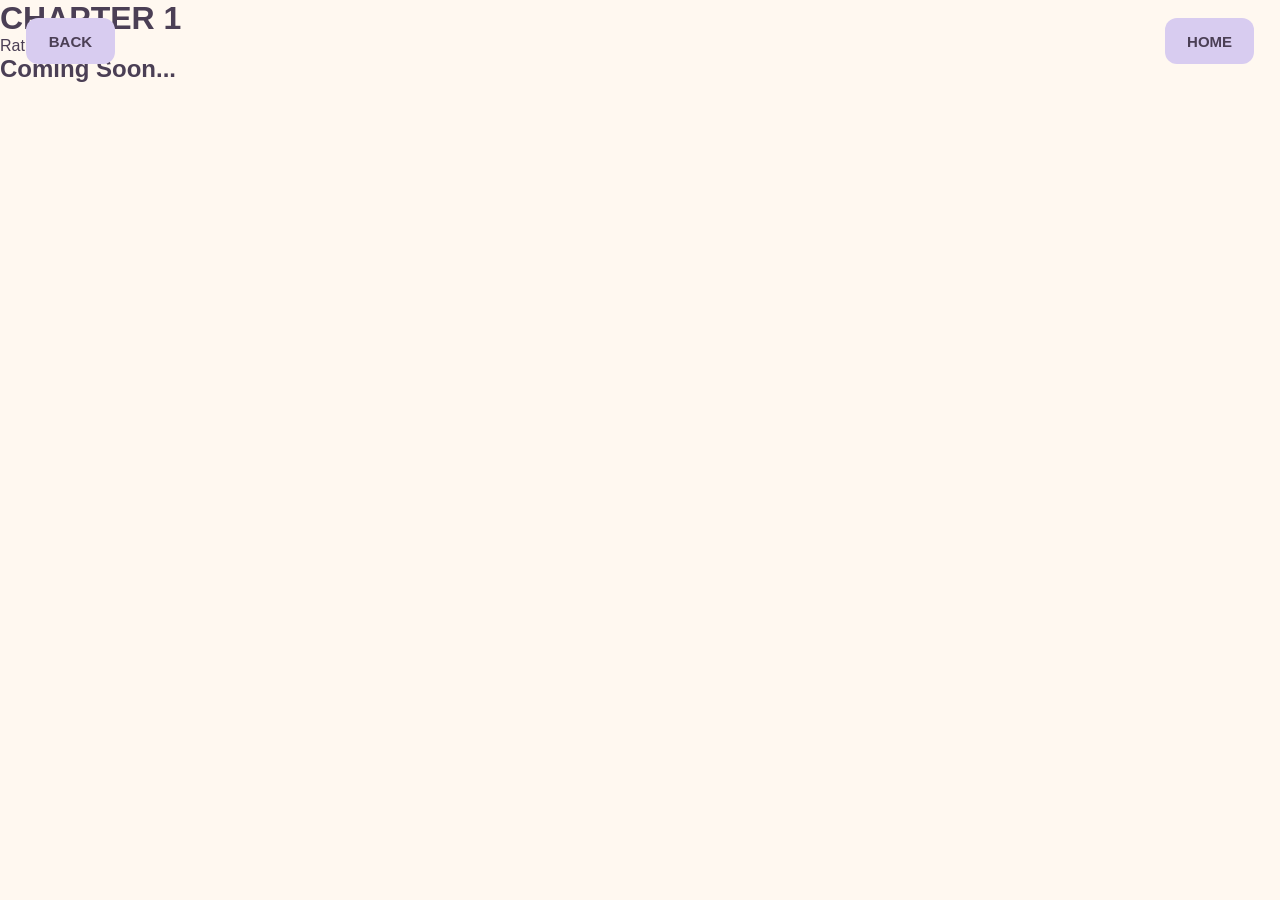
==== commit a3c42041: "up chap2" ====
--- a/chap1.html
+++ b/chap1.html
@@ -22,9 +22,9 @@
 
     <div class="chap3-page">
 
-        <h1>CHAPTER 3</h1>
+        <h1>CHAPTER 1</h1>
 
-        <p>Percentage </p>
+        <p>Ratio </p>
 
         <h2>Coming Soon...</h2>
 
